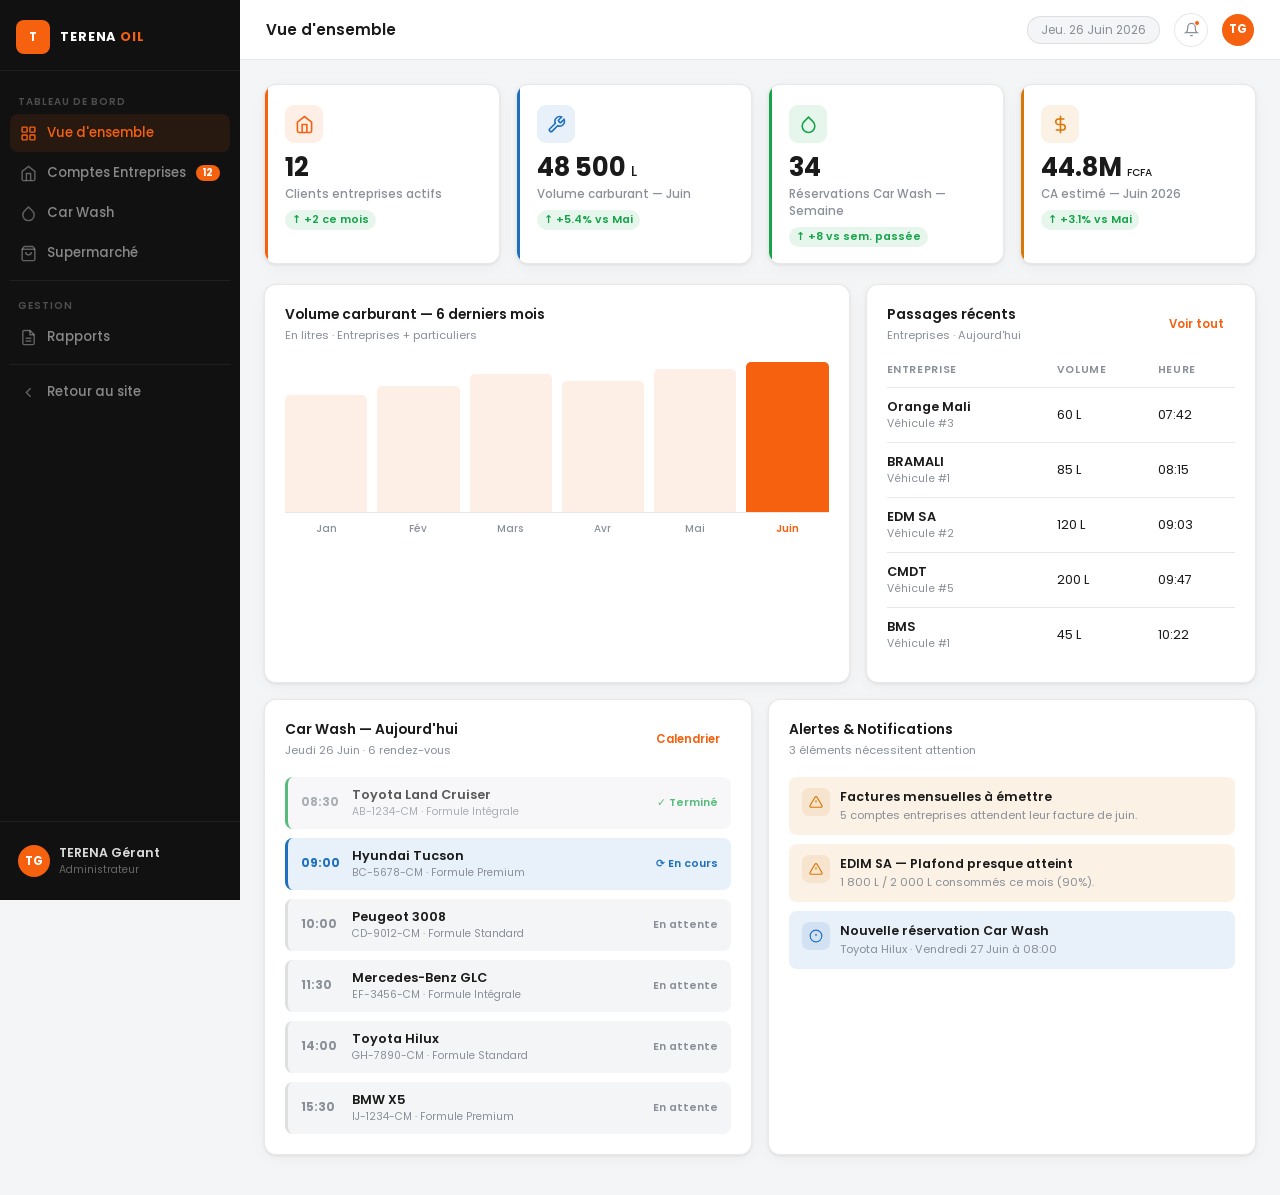
==== dashboard/index.html @ 741ff8fa "Initial commit — TERENA OIL site complet Station-service, Car Wash, Supermarché, Entreprises, Contac" ====
<!DOCTYPE html>
<html lang="fr">
<head>
<meta charset="UTF-8">
<meta name="viewport" content="width=device-width, initial-scale=1.0">
<title>Espace Gestion — TERENA OIL</title>
<meta name="robots" content="noindex, nofollow">
<meta http-equiv="X-Content-Type-Options" content="nosniff">
<meta http-equiv="X-Frame-Options" content="DENY">
<link rel="icon" href="../images/logo.jpg" type="image/jpeg">
<link rel="preconnect" href="https://fonts.googleapis.com">
<link rel="preconnect" href="https://fonts.gstatic.com" crossorigin>
<link href="https://fonts.googleapis.com/css2?family=Poppins:wght@300;400;500;600;700&display=swap" rel="stylesheet">
<style>
*,*::before,*::after{box-sizing:border-box;margin:0;padding:0}
:root{
  --primary:#F5610F;--primary-lt:rgba(245,97,15,.1);
  --blue:#1E6FBE;--blue-lt:rgba(30,111,190,.1);
  --dark:#1A1A1A;--sidebar-bg:#111111;--sidebar-w:240px;
  --bg:#F4F5F7;--card:#fff;--border:rgba(0,0,0,.09);--muted:#8A8F98;
  --green:#16a34a;--green-lt:rgba(22,163,74,.1);
  --gold:#d97706;--gold-lt:rgba(217,119,6,.1);
  --red:#dc2626;--red-lt:rgba(220,38,38,.1);
  --f:'Poppins',system-ui,sans-serif;--r:12px;
  --sh:0 1px 3px rgba(0,0,0,.07),0 4px 16px rgba(0,0,0,.04);
}
body{font-family:var(--f);background:var(--bg);color:var(--dark);display:flex;min-height:100vh;overflow-x:hidden}

/* ── SIDEBAR ── */
.sidebar{width:var(--sidebar-w);background:var(--sidebar-bg);display:flex;flex-direction:column;position:fixed;top:0;left:0;height:100vh;z-index:100;transition:transform .28s cubic-bezier(.4,0,.2,1)}
.sb-logo{display:flex;align-items:center;gap:10px;padding:20px 16px 16px;border-bottom:1px solid rgba(255,255,255,.06);text-decoration:none;color:#fff}
.sb-logo__mark{width:34px;height:34px;border-radius:8px;background:var(--primary);display:flex;align-items:center;justify-content:center;font-size:.72rem;font-weight:700;color:#fff;flex-shrink:0}
.sb-logo__txt{font-size:.8rem;font-weight:700;letter-spacing:.07em;text-transform:uppercase}
.sb-logo__txt span{color:var(--primary)}
.sb-nav{flex:1;padding:14px 0;overflow-y:auto}
.sb-sect{padding:0 10px}
.sb-lbl{font-size:.62rem;font-weight:600;letter-spacing:.1em;text-transform:uppercase;color:rgba(255,255,255,.26);padding:10px 8px 5px}
.sn{display:flex;align-items:center;gap:10px;padding:9px 10px;border-radius:8px;cursor:pointer;color:rgba(255,255,255,.5);font-size:.83rem;font-weight:500;background:none;border:none;width:100%;text-align:left;font-family:var(--f);transition:background .18s,color .18s;margin-bottom:2px;text-decoration:none}
.sn:hover{background:rgba(255,255,255,.06);color:rgba(255,255,255,.85)}
.sn.active{background:var(--primary-lt);color:var(--primary)}
.sn.active .sn-ico{color:var(--primary)}
.sn-ico{width:17px;height:17px;color:rgba(255,255,255,.34);flex-shrink:0;transition:color .18s}
.sn-badge{margin-left:auto;font-size:.62rem;font-weight:700;background:var(--primary);color:#fff;padding:1px 7px;border-radius:999px}
.sb-div{height:1px;background:rgba(255,255,255,.06);margin:8px 10px}
.sb-foot{padding:14px 10px;border-top:1px solid rgba(255,255,255,.06)}
.sb-user{display:flex;align-items:center;gap:9px;padding:8px;border-radius:8px;cursor:pointer;transition:background .18s}
.sb-user:hover{background:rgba(255,255,255,.06)}
.sb-av{width:32px;height:32px;border-radius:50%;background:var(--primary);display:flex;align-items:center;justify-content:center;font-size:.72rem;font-weight:700;color:#fff;flex-shrink:0}
.sb-uname{font-size:.78rem;font-weight:600;color:rgba(255,255,255,.85);white-space:nowrap;overflow:hidden;text-overflow:ellipsis}
.sb-urole{font-size:.66rem;color:rgba(255,255,255,.36)}

/* ── MAIN ── */
.db-main{margin-left:var(--sidebar-w);flex:1;display:flex;flex-direction:column;min-height:100vh}
.topbar{height:60px;background:var(--card);border-bottom:1px solid var(--border);display:flex;align-items:center;justify-content:space-between;padding:0 26px;position:sticky;top:0;z-index:50}
.tb-l{display:flex;align-items:center;gap:12px}
.tb-burger{display:none;width:34px;height:34px;border:none;background:none;cursor:pointer;border-radius:7px;color:var(--dark);align-items:center;justify-content:center;transition:background .18s}
.tb-burger:hover{background:var(--bg)}
.tb-title{font-size:.95rem;font-weight:600}
.tb-r{display:flex;align-items:center;gap:14px}
.tb-date{font-size:.75rem;color:var(--muted);background:var(--bg);padding:4px 13px;border-radius:999px;border:1px solid var(--border)}
.tb-notif{width:34px;height:34px;border-radius:50%;border:1px solid var(--border);background:var(--card);display:flex;align-items:center;justify-content:center;cursor:pointer;color:var(--muted);position:relative;transition:border-color .18s}
.tb-notif:hover{border-color:var(--dark)}
.ndot{position:absolute;top:6px;right:7px;width:6px;height:6px;border-radius:50%;background:var(--primary);border:1.5px solid #fff}
.tb-av{width:32px;height:32px;border-radius:50%;background:var(--primary);display:flex;align-items:center;justify-content:center;font-size:.72rem;font-weight:700;color:#fff;cursor:pointer}

/* ── CONTENT ── */
.db-content{flex:1;padding:24px}
.db-panel{display:none}
.db-panel.active{display:block}

/* ── KPI ── */
.kpi-row{display:grid;grid-template-columns:repeat(4,1fr);gap:16px;margin-bottom:20px}
.kpi{background:var(--card);border:1px solid var(--border);border-radius:var(--r);padding:20px 20px 16px;position:relative;overflow:hidden;box-shadow:var(--sh)}
.kpi-bar{position:absolute;top:0;left:0;width:3px;height:100%}
.kpi-bar--or{background:var(--primary)}
.kpi-bar--bl{background:var(--blue)}
.kpi-bar--gr{background:var(--green)}
.kpi-bar--go{background:var(--gold)}
.kpi-ico{width:38px;height:38px;border-radius:9px;display:flex;align-items:center;justify-content:center;margin-bottom:12px}
.kpi-ico--or{background:var(--primary-lt);color:var(--primary)}
.kpi-ico--bl{background:var(--blue-lt);color:var(--blue)}
.kpi-ico--gr{background:var(--green-lt);color:var(--green)}
.kpi-ico--go{background:var(--gold-lt);color:var(--gold)}
.kpi-val{font-size:1.6rem;font-weight:700;line-height:1;margin-bottom:5px}
.kpi-val small{font-size:.85rem;font-weight:500}
.kpi-lbl{font-size:.73rem;color:var(--muted);font-weight:500}
.kpi-delta{display:inline-flex;align-items:center;gap:3px;font-size:.68rem;font-weight:600;margin-top:7px;padding:2px 7px;border-radius:999px}
.kpi-delta--up{background:var(--green-lt);color:var(--green)}
.kpi-delta--dn{background:var(--red-lt);color:var(--red)}

/* ── GRID ── */
.ov-g{display:grid;gap:16px;margin-bottom:16px}
.ov-g--64{grid-template-columns:3fr 2fr}
.ov-g--11{grid-template-columns:1fr 1fr}

/* ── CARD ── */
.dbc{background:var(--card);border:1px solid var(--border);border-radius:var(--r);padding:20px;box-shadow:var(--sh)}
.dbc-hd{display:flex;align-items:center;justify-content:space-between;margin-bottom:18px}
.dbc-title{font-size:.86rem;font-weight:600}
.dbc-sub{font-size:.7rem;color:var(--muted);margin-top:2px}
.dbc-act{font-size:.73rem;color:var(--primary);font-weight:600;cursor:pointer;border:none;background:none;padding:4px 11px;border-radius:6px;font-family:var(--f);transition:background .18s}
.dbc-act:hover{background:var(--primary-lt)}

/* ── BAR CHART ── */
.chart-bars{display:flex;gap:10px;border-bottom:1px solid var(--border);margin-bottom:8px}
.chart-col{flex:1;height:150px;display:flex;flex-direction:column;justify-content:flex-end}
.chart-bar{width:100%;border-radius:5px 5px 0 0;background:var(--primary-lt);cursor:pointer;position:relative;transition:opacity .18s}
.chart-bar:hover{opacity:.8}
.chart-bar:hover::after{content:attr(data-v);position:absolute;bottom:calc(100% + 5px);left:50%;transform:translateX(-50%);font-size:.62rem;font-weight:600;background:var(--dark);color:#fff;padding:3px 7px;border-radius:5px;white-space:nowrap;pointer-events:none}
.chart-bar--cur{background:var(--primary)}
.chart-lbls{display:flex;gap:10px}
.chart-lbl{flex:1;text-align:center;font-size:.63rem;color:var(--muted);font-weight:500}
.chart-lbl--cur{color:var(--primary);font-weight:600}

/* ── MINI TABLE ── */
.mt{width:100%;border-collapse:collapse}
.mt th{font-size:.66rem;font-weight:600;color:var(--muted);text-transform:uppercase;letter-spacing:.06em;padding:0 0 9px;text-align:left;border-bottom:1px solid var(--border)}
.mt td{font-size:.8rem;padding:10px 0;border-bottom:1px solid var(--border);vertical-align:middle}
.mt tr:last-child td{border-bottom:none}
.mt .co{font-weight:600}
.mt .co-s{font-size:.67rem;color:var(--muted)}

/* ── BADGE ── */
.badge{display:inline-flex;align-items:center;gap:5px;font-size:.67rem;font-weight:600;padding:3px 9px;border-radius:999px}
.badge::before{content:'';width:5px;height:5px;border-radius:50%;background:currentColor}
.badge--gr{background:var(--green-lt);color:var(--green)}
.badge--or{background:var(--primary-lt);color:var(--primary)}
.badge--rd{background:var(--red-lt);color:var(--red)}

/* ── CW SLOTS ── */
.cw-slots{display:flex;flex-direction:column;gap:9px}
.cw-slot{display:flex;align-items:center;gap:11px;padding:9px 13px;border-radius:8px;background:var(--bg);border-left:3px solid transparent}
.cw-slot--done{border-left-color:var(--green);opacity:.72}
.cw-slot--act{border-left-color:var(--blue);background:var(--blue-lt)}
.cw-slot--wait{border-left-color:var(--border)}
.cw-time{font-size:.73rem;font-weight:700;color:var(--muted);min-width:40px}
.cw-slot--act .cw-time{color:var(--blue)}
.cw-inf{flex:1}
.cw-car{font-size:.8rem;font-weight:600}
.cw-plate{font-size:.66rem;color:var(--muted)}
.cw-st{font-size:.67rem;font-weight:600}
.cw-slot--done .cw-st{color:var(--green)}
.cw-slot--act .cw-st{color:var(--blue)}
.cw-slot--wait .cw-st{color:var(--muted)}

/* ── ALERTS ── */
.al-list{display:flex;flex-direction:column;gap:9px}
.al-item{display:flex;align-items:flex-start;gap:10px;padding:11px 13px;border-radius:8px;background:var(--bg)}
.al-item--warn{background:var(--gold-lt)}
.al-item--info{background:var(--blue-lt)}
.al-ico{width:28px;height:28px;border-radius:7px;display:flex;align-items:center;justify-content:center;flex-shrink:0}
.al-ico--warn{background:var(--gold-lt);color:var(--gold)}
.al-ico--info{background:var(--blue-lt);color:var(--blue)}
.al-title{font-size:.78rem;font-weight:600;margin-bottom:1px}
.al-desc{font-size:.7rem;color:var(--muted)}

/* ── FULL TABLE ── */
.tbl-bar{display:flex;align-items:center;justify-content:space-between;gap:12px;margin-bottom:16px;flex-wrap:wrap}
.tbl-s{position:relative;flex:1;max-width:300px}
.tbl-s-ico{position:absolute;left:11px;top:50%;transform:translateY(-50%);color:var(--muted);pointer-events:none}
.tbl-s input{width:100%;padding:8px 11px 8px 36px;border:1px solid var(--border);border-radius:8px;font-family:var(--f);font-size:.82rem;background:var(--card);color:var(--dark);outline:none;transition:border-color .18s}
.tbl-s input:focus{border-color:var(--primary)}
.filt-btns{display:flex;gap:6px;flex-wrap:wrap}
.fb{padding:6px 13px;border-radius:999px;border:1px solid var(--border);background:var(--card);font-family:var(--f);font-size:.73rem;font-weight:500;cursor:pointer;color:var(--muted);transition:all .18s}
.fb:hover,.fb.active{border-color:var(--primary);color:var(--primary);background:var(--primary-lt)}
.fb.active{font-weight:600}
.dbt{width:100%;border-collapse:collapse}
.dbt thead th{font-size:.68rem;font-weight:600;color:var(--muted);text-transform:uppercase;letter-spacing:.07em;padding:9px 13px;text-align:left;border-bottom:2px solid var(--border);background:var(--bg)}
.dbt tbody td{padding:12px 13px;font-size:.81rem;border-bottom:1px solid var(--border);vertical-align:middle}
.dbt tbody tr:last-child td{border-bottom:none}
.dbt tbody tr:hover td{background:rgba(245,97,15,.025)}
.ent-n{font-weight:600}
.ent-s{font-size:.68rem;color:var(--muted)}
.ta{display:inline-flex;align-items:center;gap:4px;padding:4px 9px;border-radius:6px;font-size:.7rem;font-weight:600;border:1px solid var(--border);background:none;cursor:pointer;color:var(--dark);font-family:var(--f);transition:all .18s}
.ta:hover{border-color:var(--primary);color:var(--primary)}
.ta+.ta{margin-left:5px}

/* ── CW WEEK ── */
.cw-week{display:grid;grid-template-columns:repeat(7,1fr);gap:8px;margin-bottom:20px}
.cw-day{border:1px solid var(--border);border-radius:9px;padding:10px 6px;text-align:center;cursor:pointer;transition:all .18s}
.cw-day:hover{border-color:var(--primary)}
.cw-day.today{border-color:var(--primary);background:var(--primary-lt)}
.cw-dn{font-size:.6rem;color:var(--muted);font-weight:600;text-transform:uppercase;letter-spacing:.07em}
.cw-dnum{font-size:1.1rem;font-weight:700;margin:3px 0}
.cw-day.today .cw-dnum{color:var(--primary)}
.cw-dct{font-size:.63rem;color:var(--muted)}
.cw-day.today .cw-dct{color:var(--primary);font-weight:600}

/* ── SUPERMARCHE ── */
.cat-grid{display:grid;grid-template-columns:repeat(3,1fr);gap:13px;margin-bottom:20px}
.cat-c{border:1px solid var(--border);border-radius:9px;padding:16px 14px;display:flex;align-items:center;gap:12px;background:var(--card)}
.cat-ico{width:40px;height:40px;border-radius:9px;display:flex;align-items:center;justify-content:center;font-size:1.2rem;flex-shrink:0}
.cat-n{font-size:.8rem;font-weight:600;margin-bottom:2px}
.cat-v{font-size:.72rem;color:var(--muted)}

/* ── RAPPORTS ── */
.rpt-grid{display:grid;grid-template-columns:repeat(3,1fr);gap:14px}
.rpt-c{border:1px solid var(--border);border-radius:var(--r);padding:22px;background:var(--card);box-shadow:var(--sh)}
.rpt-ico{width:44px;height:44px;border-radius:11px;display:flex;align-items:center;justify-content:center;margin-bottom:12px}
.rpt-t{font-size:.85rem;font-weight:600;margin-bottom:5px}
.rpt-d{font-size:.73rem;color:var(--muted);line-height:1.5;margin-bottom:14px}
.btn-s{display:inline-flex;align-items:center;gap:6px;padding:7px 15px;border-radius:7px;font-family:var(--f);font-size:.76rem;font-weight:600;cursor:pointer;border:1px solid var(--border);background:none;color:var(--dark);transition:all .18s}
.btn-s:hover{border-color:var(--primary);color:var(--primary);background:var(--primary-lt)}
.btn-s--p{background:var(--primary);color:#fff;border-color:var(--primary)}
.btn-s--p:hover{background:#d9520d;border-color:#d9520d;color:#fff}

/* ── TOAST ── */
.toast{position:fixed;bottom:24px;right:24px;background:var(--dark);color:#fff;padding:11px 18px;border-radius:9px;font-size:.8rem;font-weight:500;display:flex;align-items:center;gap:9px;z-index:9999;transform:translateY(70px);opacity:0;transition:all .3s cubic-bezier(.4,0,.2,1);pointer-events:none;max-width:320px}
.toast.show{transform:translateY(0);opacity:1}
.toast-ico{color:var(--primary);flex-shrink:0}

/* ── OVERLAY ── */
.sb-ov{display:none;position:fixed;inset:0;background:rgba(0,0,0,.5);z-index:90;opacity:0;transition:opacity .28s}
.sb-ov.show{opacity:1}

/* ── RESPONSIVE ── */
@media(max-width:1100px){
  .kpi-row{grid-template-columns:repeat(2,1fr)}
  .ov-g--64,.ov-g--11{grid-template-columns:1fr}
}
@media(max-width:900px){
  .sidebar{transform:translateX(-100%)}
  .sidebar.open{transform:translateX(0)}
  .sb-ov{display:block}
  .db-main{margin-left:0}
  .tb-burger{display:flex}
  .cat-grid{grid-template-columns:repeat(2,1fr)}
  .rpt-grid{grid-template-columns:1fr 1fr}
  .cw-week{grid-template-columns:repeat(4,1fr)}
}
@media(max-width:600px){
  .db-content{padding:14px}
  .kpi-row{grid-template-columns:1fr}
  .tbl-bar{flex-direction:column;align-items:flex-start}
  .tbl-s{max-width:100%}
  .cat-grid{grid-template-columns:1fr}
  .rpt-grid{grid-template-columns:1fr}
  .cw-week{grid-template-columns:repeat(3,1fr)}
  .topbar{padding:0 14px}
  .tb-date{display:none}
}
</style>
</head>
<body>

<div class="sb-ov" id="sbOv"></div>

<!-- SIDEBAR -->
<aside class="sidebar" id="sidebar">
  <a href="../index.html" class="sb-logo">
    <div class="sb-logo__mark">T</div>
    <div class="sb-logo__txt">TERENA <span>OIL</span></div>
  </a>
  <nav class="sb-nav" aria-label="Navigation">
    <div class="sb-sect">
      <p class="sb-lbl">Tableau de bord</p>
      <button class="sn active" data-panel="overview">
        <svg class="sn-ico" viewBox="0 0 24 24" fill="none" stroke="currentColor" stroke-width="2" aria-hidden="true"><rect x="3" y="3" width="7" height="7" rx="1"/><rect x="14" y="3" width="7" height="7" rx="1"/><rect x="3" y="14" width="7" height="7" rx="1"/><rect x="14" y="14" width="7" height="7" rx="1"/></svg>
        Vue d'ensemble
      </button>
      <button class="sn" data-panel="entreprises">
        <svg class="sn-ico" viewBox="0 0 24 24" fill="none" stroke="currentColor" stroke-width="2" aria-hidden="true"><path d="M3 9l9-7 9 7v11a2 2 0 01-2 2H5a2 2 0 01-2-2z"/><polyline points="9 22 9 12 15 12 15 22"/></svg>
        Comptes Entreprises
        <span class="sn-badge">12</span>
      </button>
      <button class="sn" data-panel="carwash">
        <svg class="sn-ico" viewBox="0 0 24 24" fill="none" stroke="currentColor" stroke-width="2" aria-hidden="true"><path d="M12 2.69l5.66 5.66a8 8 0 11-11.31 0z"/></svg>
        Car Wash
      </button>
      <button class="sn" data-panel="supermarche">
        <svg class="sn-ico" viewBox="0 0 24 24" fill="none" stroke="currentColor" stroke-width="2" aria-hidden="true"><path d="M6 2 3 6v14a2 2 0 002 2h14a2 2 0 002-2V6l-3-4z"/><line x1="3" y1="6" x2="21" y2="6"/><path d="M16 10a4 4 0 01-8 0"/></svg>
        Supermarché
      </button>
    </div>
    <div class="sb-div"></div>
    <div class="sb-sect">
      <p class="sb-lbl">Gestion</p>
      <button class="sn" data-panel="rapports">
        <svg class="sn-ico" viewBox="0 0 24 24" fill="none" stroke="currentColor" stroke-width="2" aria-hidden="true"><path d="M14 2H6a2 2 0 00-2 2v16a2 2 0 002 2h12a2 2 0 002-2V8z"/><polyline points="14 2 14 8 20 8"/><line x1="16" y1="13" x2="8" y2="13"/><line x1="16" y1="17" x2="8" y2="17"/></svg>
        Rapports
      </button>
    </div>
    <div class="sb-div"></div>
    <div class="sb-sect">
      <a class="sn" href="../index.html">
        <svg class="sn-ico" viewBox="0 0 24 24" fill="none" stroke="currentColor" stroke-width="2" aria-hidden="true"><polyline points="15 18 9 12 15 6"/></svg>
        Retour au site
      </a>
    </div>
  </nav>
  <div class="sb-foot">
    <div class="sb-user">
      <div class="sb-av">TG</div>
      <div style="flex:1;min-width:0">
        <div class="sb-uname">TERENA Gérant</div>
        <div class="sb-urole">Administrateur</div>
      </div>
    </div>
  </div>
</aside>

<!-- MAIN -->
<div class="db-main">
  <header class="topbar">
    <div class="tb-l">
      <button class="tb-burger" id="burgerBtn" aria-label="Menu">
        <svg viewBox="0 0 24 24" fill="none" stroke="currentColor" stroke-width="2" width="19" height="19" aria-hidden="true"><line x1="3" y1="12" x2="21" y2="12"/><line x1="3" y1="6" x2="21" y2="6"/><line x1="3" y1="18" x2="21" y2="18"/></svg>
      </button>
      <h1 class="tb-title" id="pageTitle">Vue d'ensemble</h1>
    </div>
    <div class="tb-r">
      <div class="tb-date">Jeu. 26 Juin 2026</div>
      <div class="tb-notif">
        <svg viewBox="0 0 24 24" fill="none" stroke="currentColor" stroke-width="2" width="15" height="15" aria-hidden="true"><path d="M18 8A6 6 0 006 8c0 7-3 9-3 9h18s-3-2-3-9"/><path d="M13.73 21a2 2 0 01-3.46 0"/></svg>
        <div class="ndot"></div>
      </div>
      <div class="tb-av">TG</div>
    </div>
  </header>

  <div class="db-content">

    <!-- ══ VUE D'ENSEMBLE ══ -->
    <div class="db-panel active" id="panel-overview">
      <div class="kpi-row">
        <div class="kpi">
          <div class="kpi-bar kpi-bar--or"></div>
          <div class="kpi-ico kpi-ico--or"><svg viewBox="0 0 24 24" fill="none" stroke="currentColor" stroke-width="2" width="19" height="19" aria-hidden="true"><path d="M3 9l9-7 9 7v11a2 2 0 01-2 2H5a2 2 0 01-2-2z"/><polyline points="9 22 9 12 15 12 15 22"/></svg></div>
          <div class="kpi-val">12</div>
          <div class="kpi-lbl">Clients entreprises actifs</div>
          <div><span class="kpi-delta kpi-delta--up">↑ +2 ce mois</span></div>
        </div>
        <div class="kpi">
          <div class="kpi-bar kpi-bar--bl"></div>
          <div class="kpi-ico kpi-ico--bl"><svg viewBox="0 0 24 24" fill="none" stroke="currentColor" stroke-width="2" width="19" height="19" aria-hidden="true"><path d="M14.7 6.3a1 1 0 000 1.4l1.6 1.6a1 1 0 001.4 0l3.77-3.77a6 6 0 01-7.94 7.94l-6.91 6.91a2.12 2.12 0 01-3-3l6.91-6.91a6 6 0 017.94-7.94l-3.76 3.76z"/></svg></div>
          <div class="kpi-val">48 500 <small>L</small></div>
          <div class="kpi-lbl">Volume carburant — Juin</div>
          <div><span class="kpi-delta kpi-delta--up">↑ +5.4% vs Mai</span></div>
        </div>
        <div class="kpi">
          <div class="kpi-bar kpi-bar--gr"></div>
          <div class="kpi-ico kpi-ico--gr"><svg viewBox="0 0 24 24" fill="none" stroke="currentColor" stroke-width="2" width="19" height="19" aria-hidden="true"><path d="M12 2.69l5.66 5.66a8 8 0 11-11.31 0z"/></svg></div>
          <div class="kpi-val">34</div>
          <div class="kpi-lbl">Réservations Car Wash — Semaine</div>
          <div><span class="kpi-delta kpi-delta--up">↑ +8 vs sem. passée</span></div>
        </div>
        <div class="kpi">
          <div class="kpi-bar kpi-bar--go"></div>
          <div class="kpi-ico kpi-ico--go"><svg viewBox="0 0 24 24" fill="none" stroke="currentColor" stroke-width="2" width="19" height="19" aria-hidden="true"><line x1="12" y1="1" x2="12" y2="23"/><path d="M17 5H9.5a3.5 3.5 0 000 7h5a3.5 3.5 0 010 7H6"/></svg></div>
          <div class="kpi-val">44.8M <small style="font-size:.65rem">FCFA</small></div>
          <div class="kpi-lbl">CA estimé — Juin 2026</div>
          <div><span class="kpi-delta kpi-delta--up">↑ +3.1% vs Mai</span></div>
        </div>
      </div>

      <div class="ov-g ov-g--64">
        <div class="dbc">
          <div class="dbc-hd">
            <div><div class="dbc-title">Volume carburant — 6 derniers mois</div><div class="dbc-sub">En litres · Entreprises + particuliers</div></div>
          </div>
          <div class="chart-bars">
            <div class="chart-col"><div class="chart-bar" style="height:78%" data-v="38 000 L"></div></div>
            <div class="chart-col"><div class="chart-bar" style="height:84%" data-v="41 000 L"></div></div>
            <div class="chart-col"><div class="chart-bar" style="height:92%" data-v="44 500 L"></div></div>
            <div class="chart-col"><div class="chart-bar" style="height:87%" data-v="42 000 L"></div></div>
            <div class="chart-col"><div class="chart-bar" style="height:95%" data-v="46 000 L"></div></div>
            <div class="chart-col"><div class="chart-bar chart-bar--cur" style="height:100%" data-v="48 500 L"></div></div>
          </div>
          <div class="chart-lbls">
            <div class="chart-lbl">Jan</div><div class="chart-lbl">Fév</div><div class="chart-lbl">Mars</div>
            <div class="chart-lbl">Avr</div><div class="chart-lbl">Mai</div><div class="chart-lbl chart-lbl--cur">Juin</div>
          </div>
        </div>
        <div class="dbc">
          <div class="dbc-hd">
            <div><div class="dbc-title">Passages récents</div><div class="dbc-sub">Entreprises · Aujourd'hui</div></div>
            <button class="dbc-act" data-panel="entreprises">Voir tout</button>
          </div>
          <table class="mt">
            <thead><tr><th>Entreprise</th><th>Volume</th><th>Heure</th></tr></thead>
            <tbody>
              <tr><td><div class="co">Orange Mali</div><div class="co-s">Véhicule #3</div></td><td>60 L</td><td>07:42</td></tr>
              <tr><td><div class="co">BRAMALI</div><div class="co-s">Véhicule #1</div></td><td>85 L</td><td>08:15</td></tr>
              <tr><td><div class="co">EDM SA</div><div class="co-s">Véhicule #2</div></td><td>120 L</td><td>09:03</td></tr>
              <tr><td><div class="co">CMDT</div><div class="co-s">Véhicule #5</div></td><td>200 L</td><td>09:47</td></tr>
              <tr><td><div class="co">BMS</div><div class="co-s">Véhicule #1</div></td><td>45 L</td><td>10:22</td></tr>
            </tbody>
          </table>
        </div>
      </div>

      <div class="ov-g ov-g--11">
        <div class="dbc">
          <div class="dbc-hd">
            <div><div class="dbc-title">Car Wash — Aujourd'hui</div><div class="dbc-sub">Jeudi 26 Juin · 6 rendez-vous</div></div>
            <button class="dbc-act" data-panel="carwash">Calendrier</button>
          </div>
          <div class="cw-slots">
            <div class="cw-slot cw-slot--done"><div class="cw-time">08:30</div><div class="cw-inf"><div class="cw-car">Toyota Land Cruiser</div><div class="cw-plate">AB-1234-CM · Formule Intégrale</div></div><div class="cw-st">✓ Terminé</div></div>
            <div class="cw-slot cw-slot--act"><div class="cw-time">09:00</div><div class="cw-inf"><div class="cw-car">Hyundai Tucson</div><div class="cw-plate">BC-5678-CM · Formule Premium</div></div><div class="cw-st">⟳ En cours</div></div>
            <div class="cw-slot cw-slot--wait"><div class="cw-time">10:00</div><div class="cw-inf"><div class="cw-car">Peugeot 3008</div><div class="cw-plate">CD-9012-CM · Formule Standard</div></div><div class="cw-st">En attente</div></div>
            <div class="cw-slot cw-slot--wait"><div class="cw-time">11:30</div><div class="cw-inf"><div class="cw-car">Mercedes-Benz GLC</div><div class="cw-plate">EF-3456-CM · Formule Intégrale</div></div><div class="cw-st">En attente</div></div>
            <div class="cw-slot cw-slot--wait"><div class="cw-time">14:00</div><div class="cw-inf"><div class="cw-car">Toyota Hilux</div><div class="cw-plate">GH-7890-CM · Formule Standard</div></div><div class="cw-st">En attente</div></div>
            <div class="cw-slot cw-slot--wait"><div class="cw-time">15:30</div><div class="cw-inf"><div class="cw-car">BMW X5</div><div class="cw-plate">IJ-1234-CM · Formule Premium</div></div><div class="cw-st">En attente</div></div>
          </div>
        </div>
        <div class="dbc">
          <div class="dbc-hd">
            <div><div class="dbc-title">Alertes &amp; Notifications</div><div class="dbc-sub">3 éléments nécessitent attention</div></div>
          </div>
          <div class="al-list">
            <div class="al-item al-item--warn">
              <div class="al-ico al-ico--warn"><svg viewBox="0 0 24 24" fill="none" stroke="currentColor" stroke-width="2" width="14" height="14" aria-hidden="true"><path d="M10.29 3.86L1.82 18a2 2 0 001.71 3h16.94a2 2 0 001.71-3L13.71 3.86a2 2 0 00-3.42 0z"/><line x1="12" y1="9" x2="12" y2="13"/><line x1="12" y1="17" x2="12.01" y2="17"/></svg></div>
              <div><div class="al-title">Factures mensuelles à émettre</div><div class="al-desc">5 comptes entreprises attendent leur facture de juin.</div></div>
            </div>
            <div class="al-item al-item--warn">
              <div class="al-ico al-ico--warn"><svg viewBox="0 0 24 24" fill="none" stroke="currentColor" stroke-width="2" width="14" height="14" aria-hidden="true"><path d="M10.29 3.86L1.82 18a2 2 0 001.71 3h16.94a2 2 0 001.71-3L13.71 3.86a2 2 0 00-3.42 0z"/><line x1="12" y1="9" x2="12" y2="13"/><line x1="12" y1="17" x2="12.01" y2="17"/></svg></div>
              <div><div class="al-title">EDIM SA — Plafond presque atteint</div><div class="al-desc">1 800 L / 2 000 L consommés ce mois (90%).</div></div>
            </div>
            <div class="al-item al-item--info">
              <div class="al-ico al-ico--info"><svg viewBox="0 0 24 24" fill="none" stroke="currentColor" stroke-width="2" width="14" height="14" aria-hidden="true"><circle cx="12" cy="12" r="10"/><line x1="12" y1="8" x2="12" y2="12"/><line x1="12" y1="16" x2="12.01" y2="16"/></svg></div>
              <div><div class="al-title">Nouvelle réservation Car Wash</div><div class="al-desc">Toyota Hilux · Vendredi 27 Juin à 08:00</div></div>
            </div>
          </div>
        </div>
      </div>
    </div>

    <!-- ══ ENTREPRISES ══ -->
    <div class="db-panel" id="panel-entreprises">
      <div class="dbc">
        <div class="dbc-hd">
          <div><div class="dbc-title">Comptes Entreprises</div><div class="dbc-sub">12 comptes · Facturation mensuelle</div></div>
          <button class="btn-s btn-s--p" onclick="showToast('Rapport exporté')">
            <svg viewBox="0 0 24 24" fill="none" stroke="currentColor" stroke-width="2" width="13" height="13" aria-hidden="true"><path d="M21 15v4a2 2 0 01-2 2H5a2 2 0 01-2-2v-4"/><polyline points="7 10 12 15 17 10"/><line x1="12" y1="15" x2="12" y2="3"/></svg>
            Exporter
          </button>
        </div>
        <div class="tbl-bar">
          <div class="tbl-s">
            <svg class="tbl-s-ico" viewBox="0 0 24 24" fill="none" stroke="currentColor" stroke-width="2" width="14" height="14" aria-hidden="true"><circle cx="11" cy="11" r="8"/><line x1="21" y1="21" x2="16.65" y2="16.65"/></svg>
            <input type="text" placeholder="Rechercher une entreprise…" id="entSearch" oninput="filterTable()">
          </div>
          <div class="filt-btns">
            <button class="fb active" onclick="setFilter(this,'all')">Tous (12)</button>
            <button class="fb" onclick="setFilter(this,'Actif')">Actifs (9)</button>
            <button class="fb" onclick="setFilter(this,'En attente')">En attente (2)</button>
            <button class="fb" onclick="setFilter(this,'Suspendu')">Suspendu (1)</button>
          </div>
        </div>
        <div style="overflow-x:auto">
          <table class="dbt" id="entTable">
            <thead>
              <tr>
                <th>Entreprise</th><th>Véhicules</th><th>Passages juin</th><th>Volume (L)</th><th>Plafond (L)</th><th>Statut</th><th>Actions</th>
              </tr>
            </thead>
            <tbody>
              <tr data-st="Actif"><td><div class="ent-n">CMDT</div><div class="ent-s">Cie Malienne Dvpt Textiles</div></td><td>8</td><td>47</td><td>4 200</td><td>5 000</td><td><span class="badge badge--gr">Actif</span></td><td><button class="ta" onclick="showToast('Fiche CMDT ouverte')">Voir</button><button class="ta" onclick="showToast('Facture CMDT générée')">Facturer</button></td></tr>
              <tr data-st="Actif"><td><div class="ent-n">BMS</div><div class="ent-s">Banque Malienne de Solidarité</div></td><td>5</td><td>28</td><td>1 950</td><td>3 000</td><td><span class="badge badge--gr">Actif</span></td><td><button class="ta" onclick="showToast('Fiche BMS ouverte')">Voir</button><button class="ta" onclick="showToast('Facture BMS générée')">Facturer</button></td></tr>
              <tr data-st="Actif"><td><div class="ent-n">Orange Mali</div><div class="ent-s">Télécommunications</div></td><td>12</td><td>63</td><td>5 800</td><td>8 000</td><td><span class="badge badge--gr">Actif</span></td><td><button class="ta" onclick="showToast('Fiche Orange Mali ouverte')">Voir</button><button class="ta" onclick="showToast('Facture Orange Mali générée')">Facturer</button></td></tr>
              <tr data-st="Actif"><td><div class="ent-n">Sotelma-Malitel</div><div class="ent-s">Télécommunications</div></td><td>7</td><td>34</td><td>2 750</td><td>4 000</td><td><span class="badge badge--gr">Actif</span></td><td><button class="ta" onclick="showToast('Fiche Sotelma ouverte')">Voir</button><button class="ta" onclick="showToast('Facture Sotelma générée')">Facturer</button></td></tr>
              <tr data-st="En attente"><td><div class="ent-n">EDIM SA</div><div class="ent-s">Import-Export</div></td><td>3</td><td>22</td><td>1 800</td><td>2 000</td><td><span class="badge badge--or">En attente</span></td><td><button class="ta" onclick="showToast('Fiche EDIM SA ouverte')">Voir</button><button class="ta" onclick="showToast('Facture EDIM générée')">Facturer</button></td></tr>
              <tr data-st="Actif"><td><div class="ent-n">C2M</div><div class="ent-s">Ciments et Matériaux du Mali</div></td><td>6</td><td>38</td><td>3 400</td><td>5 000</td><td><span class="badge badge--gr">Actif</span></td><td><button class="ta" onclick="showToast('Fiche C2M ouverte')">Voir</button><button class="ta" onclick="showToast('Facture C2M générée')">Facturer</button></td></tr>
              <tr data-st="Actif"><td><div class="ent-n">EDM SA</div><div class="ent-s">Energie du Mali</div></td><td>15</td><td>72</td><td>7 200</td><td>10 000</td><td><span class="badge badge--gr">Actif</span></td><td><button class="ta" onclick="showToast('Fiche EDM ouverte')">Voir</button><button class="ta" onclick="showToast('Facture EDM générée')">Facturer</button></td></tr>
              <tr data-st="Actif"><td><div class="ent-n">SOMAPEP</div><div class="ent-s">Patrimoine Eau Potable</div></td><td>4</td><td>19</td><td>1 600</td><td>3 000</td><td><span class="badge badge--gr">Actif</span></td><td><button class="ta" onclick="showToast('Fiche SOMAPEP ouverte')">Voir</button><button class="ta" onclick="showToast('Facture SOMAPEP générée')">Facturer</button></td></tr>
              <tr data-st="Actif"><td><div class="ent-n">BRAMALI</div><div class="ent-s">Brasseries du Mali</div></td><td>9</td><td>51</td><td>4 800</td><td>6 000</td><td><span class="badge badge--gr">Actif</span></td><td><button class="ta" onclick="showToast('Fiche BRAMALI ouverte')">Voir</button><button class="ta" onclick="showToast('Facture BRAMALI générée')">Facturer</button></td></tr>
              <tr data-st="Suspendu"><td><div class="ent-n">HUICOMA</div><div class="ent-s">Huilerie Cotonnière du Mali</div></td><td>2</td><td>0</td><td>0</td><td>2 000</td><td><span class="badge badge--rd">Suspendu</span></td><td><button class="ta" onclick="showToast('Fiche HUICOMA ouverte')">Voir</button><button class="ta" onclick="showToast('Compte HUICOMA réactivé')">Réactiver</button></td></tr>
              <tr data-st="Actif"><td><div class="ent-n">SOMAGEP</div><div class="ent-s">Gestion Eau Potable</div></td><td>5</td><td>26</td><td>2 300</td><td>3 500</td><td><span class="badge badge--gr">Actif</span></td><td><button class="ta" onclick="showToast('Fiche SOMAGEP ouverte')">Voir</button><button class="ta" onclick="showToast('Facture SOMAGEP générée')">Facturer</button></td></tr>
              <tr data-st="En attente"><td><div class="ent-n">Maïga Transport</div><div class="ent-s">Transport routier</div></td><td>6</td><td>31</td><td>3 100</td><td>4 000</td><td><span class="badge badge--or">En attente</span></td><td><button class="ta" onclick="showToast('Fiche Maïga ouverte')">Voir</button><button class="ta" onclick="showToast('Facture Maïga générée')">Facturer</button></td></tr>
            </tbody>
          </table>
        </div>
      </div>
    </div>

    <!-- ══ CAR WASH ══ -->
    <div class="db-panel" id="panel-carwash">
      <div class="dbc" style="margin-bottom:16px">
        <div class="dbc-hd">
          <div><div class="dbc-title">Semaine du 23 — 29 Juin 2026</div><div class="dbc-sub">34 réservations cette semaine</div></div>
          <button class="btn-s btn-s--p" onclick="showToast('Réservation ajoutée')">
            <svg viewBox="0 0 24 24" fill="none" stroke="currentColor" stroke-width="2" width="13" height="13" aria-hidden="true"><line x1="12" y1="5" x2="12" y2="19"/><line x1="5" y1="12" x2="19" y2="12"/></svg>
            Ajouter
          </button>
        </div>
        <div class="cw-week">
          <div class="cw-day"><div class="cw-dn">Lun</div><div class="cw-dnum">23</div><div class="cw-dct">5 rdv</div></div>
          <div class="cw-day"><div class="cw-dn">Mar</div><div class="cw-dnum">24</div><div class="cw-dct">6 rdv</div></div>
          <div class="cw-day"><div class="cw-dn">Mer</div><div class="cw-dnum">25</div><div class="cw-dct">5 rdv</div></div>
          <div class="cw-day today"><div class="cw-dn">Jeu</div><div class="cw-dnum">26</div><div class="cw-dct">6 rdv</div></div>
          <div class="cw-day"><div class="cw-dn">Ven</div><div class="cw-dnum">27</div><div class="cw-dct">5 rdv</div></div>
          <div class="cw-day"><div class="cw-dn">Sam</div><div class="cw-dnum">28</div><div class="cw-dct">7 rdv</div></div>
          <div class="cw-day"><div class="cw-dn">Dim</div><div class="cw-dnum">29</div><div class="cw-dct">Fermé</div></div>
        </div>
      </div>
      <div class="dbc">
        <div class="dbc-hd"><div><div class="dbc-title">Programme — Jeudi 26 Juin</div><div class="dbc-sub">6 véhicules · 1 terminé · 1 en cours · 4 en attente</div></div></div>
        <div class="cw-slots">
          <div class="cw-slot cw-slot--done"><div class="cw-time">08:30</div><div class="cw-inf"><div class="cw-car">Toyota Land Cruiser — Formule Intégrale</div><div class="cw-plate">AB-1234-CM · M. Konaté · 7 500 FCFA</div></div><div class="cw-st">✓ Terminé</div></div>
          <div class="cw-slot cw-slot--act"><div class="cw-time">09:00</div><div class="cw-inf"><div class="cw-car">Hyundai Tucson — Formule Premium</div><div class="cw-plate">BC-5678-CM · Mme Diallo · 5 000 FCFA</div></div><div class="cw-st">⟳ En cours</div></div>
          <div class="cw-slot cw-slot--wait"><div class="cw-time">10:00</div><div class="cw-inf"><div class="cw-car">Peugeot 3008 — Formule Standard</div><div class="cw-plate">CD-9012-CM · M. Traoré · 3 000 FCFA</div></div><div class="cw-st">En attente</div></div>
          <div class="cw-slot cw-slot--wait"><div class="cw-time">11:30</div><div class="cw-inf"><div class="cw-car">Mercedes-Benz GLC — Formule Intégrale</div><div class="cw-plate">EF-3456-CM · M. Keïta · 7 500 FCFA</div></div><div class="cw-st">En attente</div></div>
          <div class="cw-slot cw-slot--wait"><div class="cw-time">14:00</div><div class="cw-inf"><div class="cw-car">Toyota Hilux — Formule Standard</div><div class="cw-plate">GH-7890-CM · M. Coulibaly · 3 000 FCFA</div></div><div class="cw-st">En attente</div></div>
          <div class="cw-slot cw-slot--wait"><div class="cw-time">15:30</div><div class="cw-inf"><div class="cw-car">BMW X5 — Formule Premium</div><div class="cw-plate">IJ-1234-CM · M. Sanogo · 5 000 FCFA</div></div><div class="cw-st">En attente</div></div>
        </div>
      </div>
    </div>

    <!-- ══ SUPERMARCHÉ ══ -->
    <div class="db-panel" id="panel-supermarche">
      <div class="kpi-row" style="margin-bottom:16px">
        <div class="kpi"><div class="kpi-bar kpi-bar--gr"></div><div class="kpi-ico kpi-ico--gr"><svg viewBox="0 0 24 24" fill="none" stroke="currentColor" stroke-width="2" width="19" height="19" aria-hidden="true"><line x1="12" y1="1" x2="12" y2="23"/><path d="M17 5H9.5a3.5 3.5 0 000 7h5a3.5 3.5 0 010 7H6"/></svg></div><div class="kpi-val">3.2M <small style="font-size:.65rem">FCFA</small></div><div class="kpi-lbl">CA Supermarché — Juin</div><div><span class="kpi-delta kpi-delta--up">↑ +8% vs Mai</span></div></div>
        <div class="kpi"><div class="kpi-bar kpi-bar--bl"></div><div class="kpi-ico kpi-ico--bl"><svg viewBox="0 0 24 24" fill="none" stroke="currentColor" stroke-width="2" width="19" height="19" aria-hidden="true"><path d="M6 2 3 6v14a2 2 0 002 2h14a2 2 0 002-2V6l-3-4z"/><line x1="3" y1="6" x2="21" y2="6"/><path d="M16 10a4 4 0 01-8 0"/></svg></div><div class="kpi-val">1 840</div><div class="kpi-lbl">Transactions ce mois</div><div><span class="kpi-delta kpi-delta--up">↑ +120 vs Mai</span></div></div>
        <div class="kpi"><div class="kpi-bar kpi-bar--go"></div><div class="kpi-ico kpi-ico--go"><svg viewBox="0 0 24 24" fill="none" stroke="currentColor" stroke-width="2" width="19" height="19" aria-hidden="true"><path d="M20.59 13.41l-7.17 7.17a2 2 0 01-2.83 0L2 12V2h10l8.59 8.59a2 2 0 010 2.82z"/><line x1="7" y1="7" x2="7.01" y2="7"/></svg></div><div class="kpi-val">1 739 <small style="font-size:.65rem">FCFA</small></div><div class="kpi-lbl">Panier moyen</div><div><span class="kpi-delta kpi-delta--up">↑ +3.2%</span></div></div>
        <div class="kpi"><div class="kpi-bar kpi-bar--or"></div><div class="kpi-ico kpi-ico--or"><svg viewBox="0 0 24 24" fill="none" stroke="currentColor" stroke-width="2" width="19" height="19" aria-hidden="true"><path d="M10.29 3.86L1.82 18a2 2 0 001.71 3h16.94a2 2 0 001.71-3L13.71 3.86a2 2 0 00-3.42 0z"/><line x1="12" y1="9" x2="12" y2="13"/><line x1="12" y1="17" x2="12.01" y2="17"/></svg></div><div class="kpi-val">3</div><div class="kpi-lbl">Articles en rupture</div><div><span class="kpi-delta kpi-delta--dn">↓ Action requise</span></div></div>
      </div>
      <div class="dbc" style="margin-bottom:16px">
        <div class="dbc-hd"><div><div class="dbc-title">Ventes par catégorie — Juin 2026</div></div></div>
        <div class="cat-grid">
          <div class="cat-c"><div class="cat-ico" style="background:rgba(245,97,15,.1)">🍔</div><div><div class="cat-n">Alimentaire</div><div class="cat-v">980 000 FCFA · 34%</div></div></div>
          <div class="cat-c"><div class="cat-ico" style="background:rgba(30,111,190,.1)">🥤</div><div><div class="cat-n">Boissons</div><div class="cat-v">560 000 FCFA · 20%</div></div></div>
          <div class="cat-c"><div class="cat-ico" style="background:rgba(22,163,74,.1)">🧴</div><div><div class="cat-n">Hygiène &amp; Soins</div><div class="cat-v">420 000 FCFA · 15%</div></div></div>
          <div class="cat-c"><div class="cat-ico" style="background:rgba(217,119,6,.1)">🔧</div><div><div class="cat-n">Automobile &amp; Huiles</div><div class="cat-v">380 000 FCFA · 13%</div></div></div>
          <div class="cat-c"><div class="cat-ico" style="background:rgba(139,92,246,.1)">🧹</div><div><div class="cat-n">Entretien maison</div><div class="cat-v">290 000 FCFA · 10%</div></div></div>
          <div class="cat-c"><div class="cat-ico" style="background:rgba(236,72,153,.1)">📦</div><div><div class="cat-n">Autres</div><div class="cat-v">230 000 FCFA · 8%</div></div></div>
        </div>
      </div>
      <div class="dbc">
        <div class="dbc-hd"><div><div class="dbc-title">Alertes Stock</div><div class="dbc-sub">3 articles à commander</div></div></div>
        <div class="al-list">
          <div class="al-item al-item--warn"><div class="al-ico al-ico--warn"><svg viewBox="0 0 24 24" fill="none" stroke="currentColor" stroke-width="2" width="14" height="14" aria-hidden="true"><path d="M10.29 3.86L1.82 18a2 2 0 001.71 3h16.94a2 2 0 001.71-3L13.71 3.86a2 2 0 00-3.42 0z"/><line x1="12" y1="9" x2="12" y2="13"/><line x1="12" y1="17" x2="12.01" y2="17"/></svg></div><div><div class="al-title">Huile moteur Total 5L — Rupture de stock</div><div class="al-desc">Stock : 0 unités · Commander immédiatement</div></div></div>
          <div class="al-item al-item--warn"><div class="al-ico al-ico--warn"><svg viewBox="0 0 24 24" fill="none" stroke="currentColor" stroke-width="2" width="14" height="14" aria-hidden="true"><path d="M10.29 3.86L1.82 18a2 2 0 001.71 3h16.94a2 2 0 001.71-3L13.71 3.86a2 2 0 00-3.42 0z"/><line x1="12" y1="9" x2="12" y2="13"/><line x1="12" y1="17" x2="12.01" y2="17"/></svg></div><div><div class="al-title">Eau minérale Djoliba 1.5L — Stock bas</div><div class="al-desc">Stock : 8 unités · Seuil minimum : 20 unités</div></div></div>
          <div class="al-item al-item--warn"><div class="al-ico al-ico--warn"><svg viewBox="0 0 24 24" fill="none" stroke="currentColor" stroke-width="2" width="14" height="14" aria-hidden="true"><path d="M10.29 3.86L1.82 18a2 2 0 001.71 3h16.94a2 2 0 001.71-3L13.71 3.86a2 2 0 00-3.42 0z"/><line x1="12" y1="9" x2="12" y2="13"/><line x1="12" y1="17" x2="12.01" y2="17"/></svg></div><div><div class="al-title">Savon lessive Omo 500g — Stock bas</div><div class="al-desc">Stock : 5 unités · Seuil minimum : 12 unités</div></div></div>
        </div>
      </div>
    </div>

    <!-- ══ RAPPORTS ══ -->
    <div class="db-panel" id="panel-rapports">
      <div class="kpi-row" style="margin-bottom:20px">
        <div class="kpi"><div class="kpi-bar kpi-bar--or"></div><div class="kpi-ico kpi-ico--or"><svg viewBox="0 0 24 24" fill="none" stroke="currentColor" stroke-width="2" width="19" height="19" aria-hidden="true"><path d="M14 2H6a2 2 0 00-2 2v16a2 2 0 002 2h12a2 2 0 002-2V8z"/><polyline points="14 2 14 8 20 8"/></svg></div><div class="kpi-val">6</div><div class="kpi-lbl">Rapports disponibles</div></div>
        <div class="kpi"><div class="kpi-bar kpi-bar--bl"></div><div class="kpi-ico kpi-ico--bl"><svg viewBox="0 0 24 24" fill="none" stroke="currentColor" stroke-width="2" width="19" height="19" aria-hidden="true"><polyline points="22 12 18 12 15 21 9 3 6 12 2 12"/></svg></div><div class="kpi-val">44.8M <small style="font-size:.65rem">FCFA</small></div><div class="kpi-lbl">CA total Juin 2026</div></div>
        <div class="kpi"><div class="kpi-bar kpi-bar--gr"></div><div class="kpi-ico kpi-ico--gr"><svg viewBox="0 0 24 24" fill="none" stroke="currentColor" stroke-width="2" width="19" height="19" aria-hidden="true"><path d="M22 11.08V12a10 10 0 11-5.93-9.14"/><polyline points="22 4 12 14.01 9 11.01"/></svg></div><div class="kpi-val">12</div><div class="kpi-lbl">Factures émises — Juin</div></div>
        <div class="kpi"><div class="kpi-bar kpi-bar--go"></div><div class="kpi-ico kpi-ico--go"><svg viewBox="0 0 24 24" fill="none" stroke="currentColor" stroke-width="2" width="19" height="19" aria-hidden="true"><circle cx="12" cy="12" r="10"/><polyline points="12 6 12 12 16 14"/></svg></div><div class="kpi-val">5</div><div class="kpi-lbl">Factures en attente</div><div><span class="kpi-delta kpi-delta--dn">↓ À émettre</span></div></div>
      </div>
      <div class="rpt-grid">
        <div class="rpt-c">
          <div class="rpt-ico" style="background:var(--primary-lt);color:var(--primary)"><svg viewBox="0 0 24 24" fill="none" stroke="currentColor" stroke-width="2" width="20" height="20" aria-hidden="true"><path d="M14 2H6a2 2 0 00-2 2v16a2 2 0 002 2h12a2 2 0 002-2V8z"/><polyline points="14 2 14 8 20 8"/><line x1="16" y1="13" x2="8" y2="13"/><line x1="16" y1="17" x2="8" y2="17"/></svg></div>
          <div class="rpt-t">Rapport mensuel — Juin 2026</div>
          <div class="rpt-d">Synthèse complète : carburant, car wash, supermarché, B2B. CA, volumes, marges.</div>
          <button class="btn-s btn-s--p" onclick="showToast('Rapport Juin 2026 téléchargé')"><svg viewBox="0 0 24 24" fill="none" stroke="currentColor" stroke-width="2" width="12" height="12" aria-hidden="true"><path d="M21 15v4a2 2 0 01-2 2H5a2 2 0 01-2-2v-4"/><polyline points="7 10 12 15 17 10"/><line x1="12" y1="15" x2="12" y2="3"/></svg> Télécharger PDF</button>
        </div>
        <div class="rpt-c">
          <div class="rpt-ico" style="background:var(--blue-lt);color:var(--blue)"><svg viewBox="0 0 24 24" fill="none" stroke="currentColor" stroke-width="2" width="20" height="20" aria-hidden="true"><path d="M3 9l9-7 9 7v11a2 2 0 01-2 2H5a2 2 0 01-2-2z"/><polyline points="9 22 9 12 15 12 15 22"/></svg></div>
          <div class="rpt-t">Factures Entreprises — Juin 2026</div>
          <div class="rpt-d">Toutes les factures B2B des 12 comptes. Volumes, montants, statuts de paiement.</div>
          <button class="btn-s" onclick="showToast('Factures exportées en Excel')"><svg viewBox="0 0 24 24" fill="none" stroke="currentColor" stroke-width="2" width="12" height="12" aria-hidden="true"><path d="M21 15v4a2 2 0 01-2 2H5a2 2 0 01-2-2v-4"/><polyline points="7 10 12 15 17 10"/><line x1="12" y1="15" x2="12" y2="3"/></svg> Exporter Excel</button>
        </div>
        <div class="rpt-c">
          <div class="rpt-ico" style="background:var(--green-lt);color:var(--green)"><svg viewBox="0 0 24 24" fill="none" stroke="currentColor" stroke-width="2" width="20" height="20" aria-hidden="true"><path d="M12 2.69l5.66 5.66a8 8 0 11-11.31 0z"/></svg></div>
          <div class="rpt-t">Rapport Car Wash — Juin 2026</div>
          <div class="rpt-d">Réservations, formules, revenus, taux de remplissage par jour et semaine.</div>
          <button class="btn-s" onclick="showToast('Rapport Car Wash téléchargé')"><svg viewBox="0 0 24 24" fill="none" stroke="currentColor" stroke-width="2" width="12" height="12" aria-hidden="true"><path d="M21 15v4a2 2 0 01-2 2H5a2 2 0 01-2-2v-4"/><polyline points="7 10 12 15 17 10"/><line x1="12" y1="15" x2="12" y2="3"/></svg> Télécharger PDF</button>
        </div>
        <div class="rpt-c">
          <div class="rpt-ico" style="background:var(--gold-lt);color:var(--gold)"><svg viewBox="0 0 24 24" fill="none" stroke="currentColor" stroke-width="2" width="20" height="20" aria-hidden="true"><path d="M6 2 3 6v14a2 2 0 002 2h14a2 2 0 002-2V6l-3-4z"/><line x1="3" y1="6" x2="21" y2="6"/><path d="M16 10a4 4 0 01-8 0"/></svg></div>
          <div class="rpt-t">Rapport Supermarché — Juin 2026</div>
          <div class="rpt-d">Ventes par catégorie, transactions, panier moyen, alertes stock.</div>
          <button class="btn-s" onclick="showToast('Rapport Supermarché téléchargé')"><svg viewBox="0 0 24 24" fill="none" stroke="currentColor" stroke-width="2" width="12" height="12" aria-hidden="true"><path d="M21 15v4a2 2 0 01-2 2H5a2 2 0 01-2-2v-4"/><polyline points="7 10 12 15 17 10"/><line x1="12" y1="15" x2="12" y2="3"/></svg> Télécharger PDF</button>
        </div>
        <div class="rpt-c">
          <div class="rpt-ico" style="background:rgba(139,92,246,.1);color:#7c3aed"><svg viewBox="0 0 24 24" fill="none" stroke="currentColor" stroke-width="2" width="20" height="20" aria-hidden="true"><polyline points="22 12 18 12 15 21 9 3 6 12 2 12"/></svg></div>
          <div class="rpt-t">Bilan annuel 2025</div>
          <div class="rpt-d">Récapitulatif de l'année 2025 : tous services confondus, croissance, points forts.</div>
          <button class="btn-s" onclick="showToast('Bilan 2025 téléchargé')"><svg viewBox="0 0 24 24" fill="none" stroke="currentColor" stroke-width="2" width="12" height="12" aria-hidden="true"><path d="M21 15v4a2 2 0 01-2 2H5a2 2 0 01-2-2v-4"/><polyline points="7 10 12 15 17 10"/><line x1="12" y1="15" x2="12" y2="3"/></svg> Télécharger PDF</button>
        </div>
        <div class="rpt-c">
          <div class="rpt-ico" style="background:rgba(236,72,153,.1);color:#db2777"><svg viewBox="0 0 24 24" fill="none" stroke="currentColor" stroke-width="2" width="20" height="20" aria-hidden="true"><circle cx="12" cy="12" r="10"/><line x1="2" y1="12" x2="22" y2="12"/><path d="M12 2a15.3 15.3 0 014 10 15.3 15.3 0 01-4 10 15.3 15.3 0 01-4-10 15.3 15.3 0 014-10z"/></svg></div>
          <div class="rpt-t">Rapport personnalisé</div>
          <div class="rpt-d">Créer un rapport sur une période et activité spécifique selon vos besoins.</div>
          <button class="btn-s" onclick="showToast('Disponible prochainement')">Configurer →</button>
        </div>
      </div>
    </div>

  </div>
</div>

<!-- TOAST -->
<div class="toast" id="toast">
  <svg class="toast-ico" viewBox="0 0 24 24" fill="none" stroke="currentColor" stroke-width="2.5" width="15" height="15" aria-hidden="true"><polyline points="20 6 9 17 4 12"/></svg>
  <span id="toastMsg">Action effectuée</span>
</div>

<script>
/* Navigation */
const panels = document.querySelectorAll('.db-panel');
const navBtns = document.querySelectorAll('.sn[data-panel]');
const titleEl = document.getElementById('pageTitle');
const titles = {overview:"Vue d'ensemble",entreprises:"Comptes Entreprises",carwash:"Car Wash",supermarche:"Supermarché",rapports:"Rapports"};

function showPanel(id) {
  panels.forEach(p => p.classList.remove('active'));
  navBtns.forEach(b => b.classList.remove('active'));
  const p = document.getElementById('panel-' + id);
  if (p) p.classList.add('active');
  navBtns.forEach(b => { if (b.dataset.panel === id) b.classList.add('active'); });
  if (titles[id]) titleEl.textContent = titles[id];
  closeSidebar();
  window.scrollTo(0, 0);
}

navBtns.forEach(b => b.addEventListener('click', () => showPanel(b.dataset.panel)));
document.querySelectorAll('.dbc-act[data-panel]').forEach(b => {
  b.addEventListener('click', () => showPanel(b.dataset.panel));
});

/* Mobile sidebar */
const sidebar = document.getElementById('sidebar');
const sbOv = document.getElementById('sbOv');
const burger = document.getElementById('burgerBtn');
function openSidebar()  { sidebar.classList.add('open'); sbOv.classList.add('show'); document.body.style.overflow='hidden'; }
function closeSidebar() { sidebar.classList.remove('open'); sbOv.classList.remove('show'); document.body.style.overflow=''; }
burger.addEventListener('click', openSidebar);
sbOv.addEventListener('click', closeSidebar);

/* Table filter */
let activeFilter = 'all';
function filterTable() {
  const q = document.getElementById('entSearch').value.toLowerCase();
  document.querySelectorAll('#entTable tbody tr').forEach(row => {
    const n = (row.querySelector('.ent-n')?.textContent || '').toLowerCase();
    const s = (row.querySelector('.ent-s')?.textContent || '').toLowerCase();
    const st = row.dataset.st || '';
    const okQ = !q || n.includes(q) || s.includes(q);
    const okF = activeFilter === 'all' || st === activeFilter;
    row.style.display = okQ && okF ? '' : 'none';
  });
}
function setFilter(btn, f) {
  document.querySelectorAll('.fb').forEach(b => b.classList.remove('active'));
  btn.classList.add('active');
  activeFilter = f;
  filterTable();
}

/* Toast */
let tt;
function showToast(msg) {
  const t = document.getElementById('toast');
  document.getElementById('toastMsg').textContent = msg;
  t.classList.add('show');
  clearTimeout(tt);
  tt = setTimeout(() => t.classList.remove('show'), 2800);
}
</script>
</body>
</html>
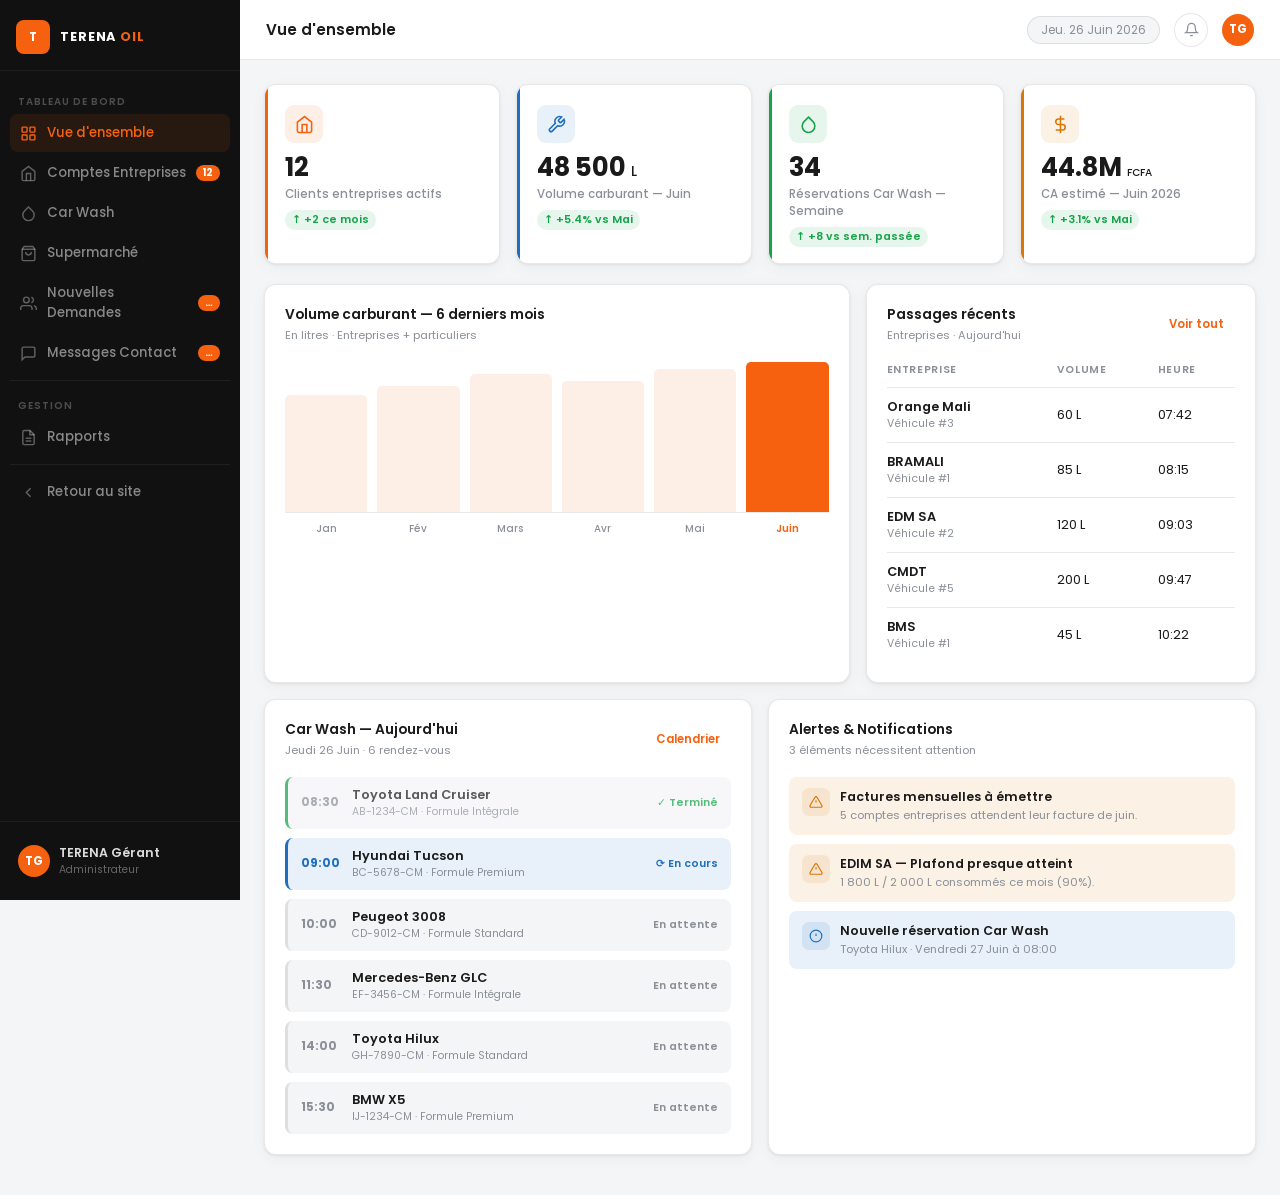
==== commit 824ad640: "Intégration Supabase — formulaires + dashboard en temps réel - Ajout supabase-client.js (insert, sel" ====
--- a/dashboard/index.html
+++ b/dashboard/index.html
@@ -271,6 +271,16 @@
         <svg class="sn-ico" viewBox="0 0 24 24" fill="none" stroke="currentColor" stroke-width="2" aria-hidden="true"><path d="M6 2 3 6v14a2 2 0 002 2h14a2 2 0 002-2V6l-3-4z"/><line x1="3" y1="6" x2="21" y2="6"/><path d="M16 10a4 4 0 01-8 0"/></svg>
         Supermarché
       </button>
+      <button class="sn" data-panel="demandes">
+        <svg class="sn-ico" viewBox="0 0 24 24" fill="none" stroke="currentColor" stroke-width="2" aria-hidden="true"><path d="M17 21v-2a4 4 0 00-4-4H5a4 4 0 00-4 4v2"/><circle cx="9" cy="7" r="4"/><path d="M23 21v-2a4 4 0 00-3-3.87"/><path d="M16 3.13a4 4 0 010 7.75"/></svg>
+        Nouvelles Demandes
+        <span class="sn-badge" id="nbDemandes">…</span>
+      </button>
+      <button class="sn" data-panel="messages">
+        <svg class="sn-ico" viewBox="0 0 24 24" fill="none" stroke="currentColor" stroke-width="2" aria-hidden="true"><path d="M21 15a2 2 0 01-2 2H7l-4 4V5a2 2 0 012-2h14a2 2 0 012 2z"/></svg>
+        Messages Contact
+        <span class="sn-badge" id="nbMessages">…</span>
+      </button>
     </div>
     <div class="sb-div"></div>
     <div class="sb-sect">
@@ -312,7 +322,7 @@
       <div class="tb-date">Jeu. 26 Juin 2026</div>
       <div class="tb-notif">
         <svg viewBox="0 0 24 24" fill="none" stroke="currentColor" stroke-width="2" width="15" height="15" aria-hidden="true"><path d="M18 8A6 6 0 006 8c0 7-3 9-3 9h18s-3-2-3-9"/><path d="M13.73 21a2 2 0 01-3.46 0"/></svg>
-        <div class="ndot"></div>
+        <div class="ndot" id="ndot" style="display:none"></div>
       </div>
       <div class="tb-av">TG</div>
     </div>
@@ -536,6 +546,34 @@
       </div>
     </div>
 
+    <!-- ══ DEMANDES ENTREPRISES ══ -->
+    <div class="db-panel" id="panel-demandes">
+      <div class="dbc">
+        <div class="dbc-hd">
+          <div><div class="dbc-title">Demandes d'ouverture de compte</div><div class="dbc-sub" id="demandesSub">Chargement…</div></div>
+          <button class="btn-s btn-s--p" onclick="loadDemandes()">
+            <svg viewBox="0 0 24 24" fill="none" stroke="currentColor" stroke-width="2" width="13" height="13" aria-hidden="true"><polyline points="1 4 1 10 7 10"/><path d="M3.51 15a9 9 0 102.13-9.36L1 10"/></svg>
+            Actualiser
+          </button>
+        </div>
+        <div id="demandesContent"><div style="text-align:center;padding:40px;color:var(--muted)">Chargement…</div></div>
+      </div>
+    </div>
+
+    <!-- ══ MESSAGES CONTACT ══ -->
+    <div class="db-panel" id="panel-messages">
+      <div class="dbc">
+        <div class="dbc-hd">
+          <div><div class="dbc-title">Messages — Formulaire de contact</div><div class="dbc-sub" id="messagesSub">Chargement…</div></div>
+          <button class="btn-s btn-s--p" onclick="loadMessages()">
+            <svg viewBox="0 0 24 24" fill="none" stroke="currentColor" stroke-width="2" width="13" height="13" aria-hidden="true"><polyline points="1 4 1 10 7 10"/><path d="M3.51 15a9 9 0 102.13-9.36L1 10"/></svg>
+            Actualiser
+          </button>
+        </div>
+        <div id="messagesContent"><div style="text-align:center;padding:40px;color:var(--muted)">Chargement…</div></div>
+      </div>
+    </div>
+
     <!-- ══ RAPPORTS ══ -->
     <div class="db-panel" id="panel-rapports">
       <div class="kpi-row" style="margin-bottom:20px">
@@ -593,12 +631,13 @@
   <span id="toastMsg">Action effectuée</span>
 </div>
 
+<script src="../js/supabase-client.js"></script>
 <script>
 /* Navigation */
 const panels = document.querySelectorAll('.db-panel');
 const navBtns = document.querySelectorAll('.sn[data-panel]');
 const titleEl = document.getElementById('pageTitle');
-const titles = {overview:"Vue d'ensemble",entreprises:"Comptes Entreprises",carwash:"Car Wash",supermarche:"Supermarché",rapports:"Rapports"};
+const titles = {overview:"Vue d'ensemble",entreprises:"Comptes Entreprises",carwash:"Car Wash",supermarche:"Supermarché",rapports:"Rapports",demandes:"Nouvelles Demandes",messages:"Messages Contact"};
 
 function showPanel(id) {
   panels.forEach(p => p.classList.remove('active'));
@@ -654,6 +693,93 @@
   clearTimeout(tt);
   tt = setTimeout(() => t.classList.remove('show'), 2800);
 }
+
+/* Escape HTML */
+function escHtml(s) {
+  return String(s || '').replace(/&/g,'&amp;').replace(/</g,'&lt;').replace(/>/g,'&gt;').replace(/"/g,'&quot;');
+}
+
+/* Demandes entreprises */
+async function loadDemandes() {
+  const el  = document.getElementById('demandesContent');
+  const sub = document.getElementById('demandesSub');
+  el.innerHTML = '<div style="text-align:center;padding:40px;color:var(--muted)">Chargement…</div>';
+  try {
+    const data     = await window.supa.select('terena_demandes', { order: 'created_at.desc' });
+    const nouveaux = data.filter(d => d.statut === 'nouveau').length;
+    const badge    = document.getElementById('nbDemandes');
+    if (badge) badge.textContent = nouveaux;
+    if (sub) sub.textContent = data.length + ' demande' + (data.length !== 1 ? 's' : '') + ' · ' + nouveaux + ' nouvelle' + (nouveaux !== 1 ? 's' : '');
+    const ndot = document.getElementById('ndot');
+    if (ndot) ndot.style.display = nouveaux > 0 ? '' : 'none';
+
+    if (!data.length) {
+      el.innerHTML = '<div style="text-align:center;padding:40px;color:var(--muted)">Aucune demande pour le moment.</div>';
+      return;
+    }
+    el.innerHTML = '<div style="overflow-x:auto"><table class="dbt"><thead><tr><th>Entreprise</th><th>Contact</th><th>Véhicules</th><th>Téléphone</th><th>Date</th><th>Statut</th><th>Actions</th></tr></thead><tbody>' +
+      data.map(d => `<tr id="dem-${d.id}">
+        <td><div class="ent-n">${escHtml(d.societe)}</div><div class="ent-s">${escHtml(d.secteur || '')}</div></td>
+        <td>${escHtml(d.prenom + ' ' + d.nom)}</td>
+        <td>${d.flotte || '—'}</td>
+        <td><a href="tel:${escHtml(d.telephone)}" style="color:var(--primary)">${escHtml(d.telephone)}</a></td>
+        <td>${new Date(d.created_at).toLocaleDateString('fr-FR')}</td>
+        <td><span class="badge ${d.statut === 'nouveau' ? 'badge--or' : d.statut === 'traité' ? 'badge--gr' : 'badge--rd'}">${escHtml(d.statut)}</span></td>
+        <td>
+          <button class="ta" onclick="marquerTraite('${d.id}')">Traiter</button>
+          <a href="https://wa.me/${(d.telephone||'').replace(/\D/g,'')}" target="_blank" class="ta">WhatsApp</a>
+        </td>
+      </tr>`).join('') + '</tbody></table></div>';
+  } catch (_) {
+    el.innerHTML = '<div style="text-align:center;padding:40px;color:var(--red)">Erreur de chargement — vérifiez la connexion.</div>';
+  }
+}
+
+async function marquerTraite(id) {
+  try {
+    await window.supa.update('terena_demandes', id, { statut: 'traité' });
+    showToast('Demande marquée comme traitée');
+    loadDemandes();
+  } catch (_) {
+    showToast('Erreur — réessayez');
+  }
+}
+
+/* Messages contact */
+async function loadMessages() {
+  const el  = document.getElementById('messagesContent');
+  const sub = document.getElementById('messagesSub');
+  el.innerHTML = '<div style="text-align:center;padding:40px;color:var(--muted)">Chargement…</div>';
+  try {
+    const data  = await window.supa.select('terena_messages', { order: 'created_at.desc' });
+    const badge = document.getElementById('nbMessages');
+    if (badge) badge.textContent = data.length;
+    if (sub) sub.textContent = data.length + ' message' + (data.length !== 1 ? 's' : '');
+
+    if (!data.length) {
+      el.innerHTML = '<div style="text-align:center;padding:40px;color:var(--muted)">Aucun message pour le moment.</div>';
+      return;
+    }
+    el.innerHTML = '<div style="overflow-x:auto"><table class="dbt"><thead><tr><th>Nom</th><th>Sujet</th><th>Message</th><th>Téléphone</th><th>Date</th></tr></thead><tbody>' +
+      data.map(d => `<tr>
+        <td><div class="ent-n">${escHtml(d.prenom + ' ' + d.nom)}</div><div class="ent-s">${escHtml(d.email || '')}</div></td>
+        <td>${escHtml(d.sujet)}</td>
+        <td style="max-width:260px;white-space:normal;line-height:1.5">${escHtml(d.message)}</td>
+        <td><a href="tel:${escHtml(d.telephone)}" style="color:var(--primary)">${escHtml(d.telephone)}</a></td>
+        <td>${new Date(d.created_at).toLocaleDateString('fr-FR')}</td>
+      </tr>`).join('') + '</tbody></table></div>';
+  } catch (_) {
+    el.innerHTML = '<div style="text-align:center;padding:40px;color:var(--red)">Erreur de chargement — vérifiez la connexion.</div>';
+  }
+}
+
+/* Charger les données au démarrage */
+document.addEventListener('DOMContentLoaded', () => {
+  if (window.supa) {
+    loadDemandes();
+    loadMessages();
+  }
+});
 </script>
 </body>
 </html>
